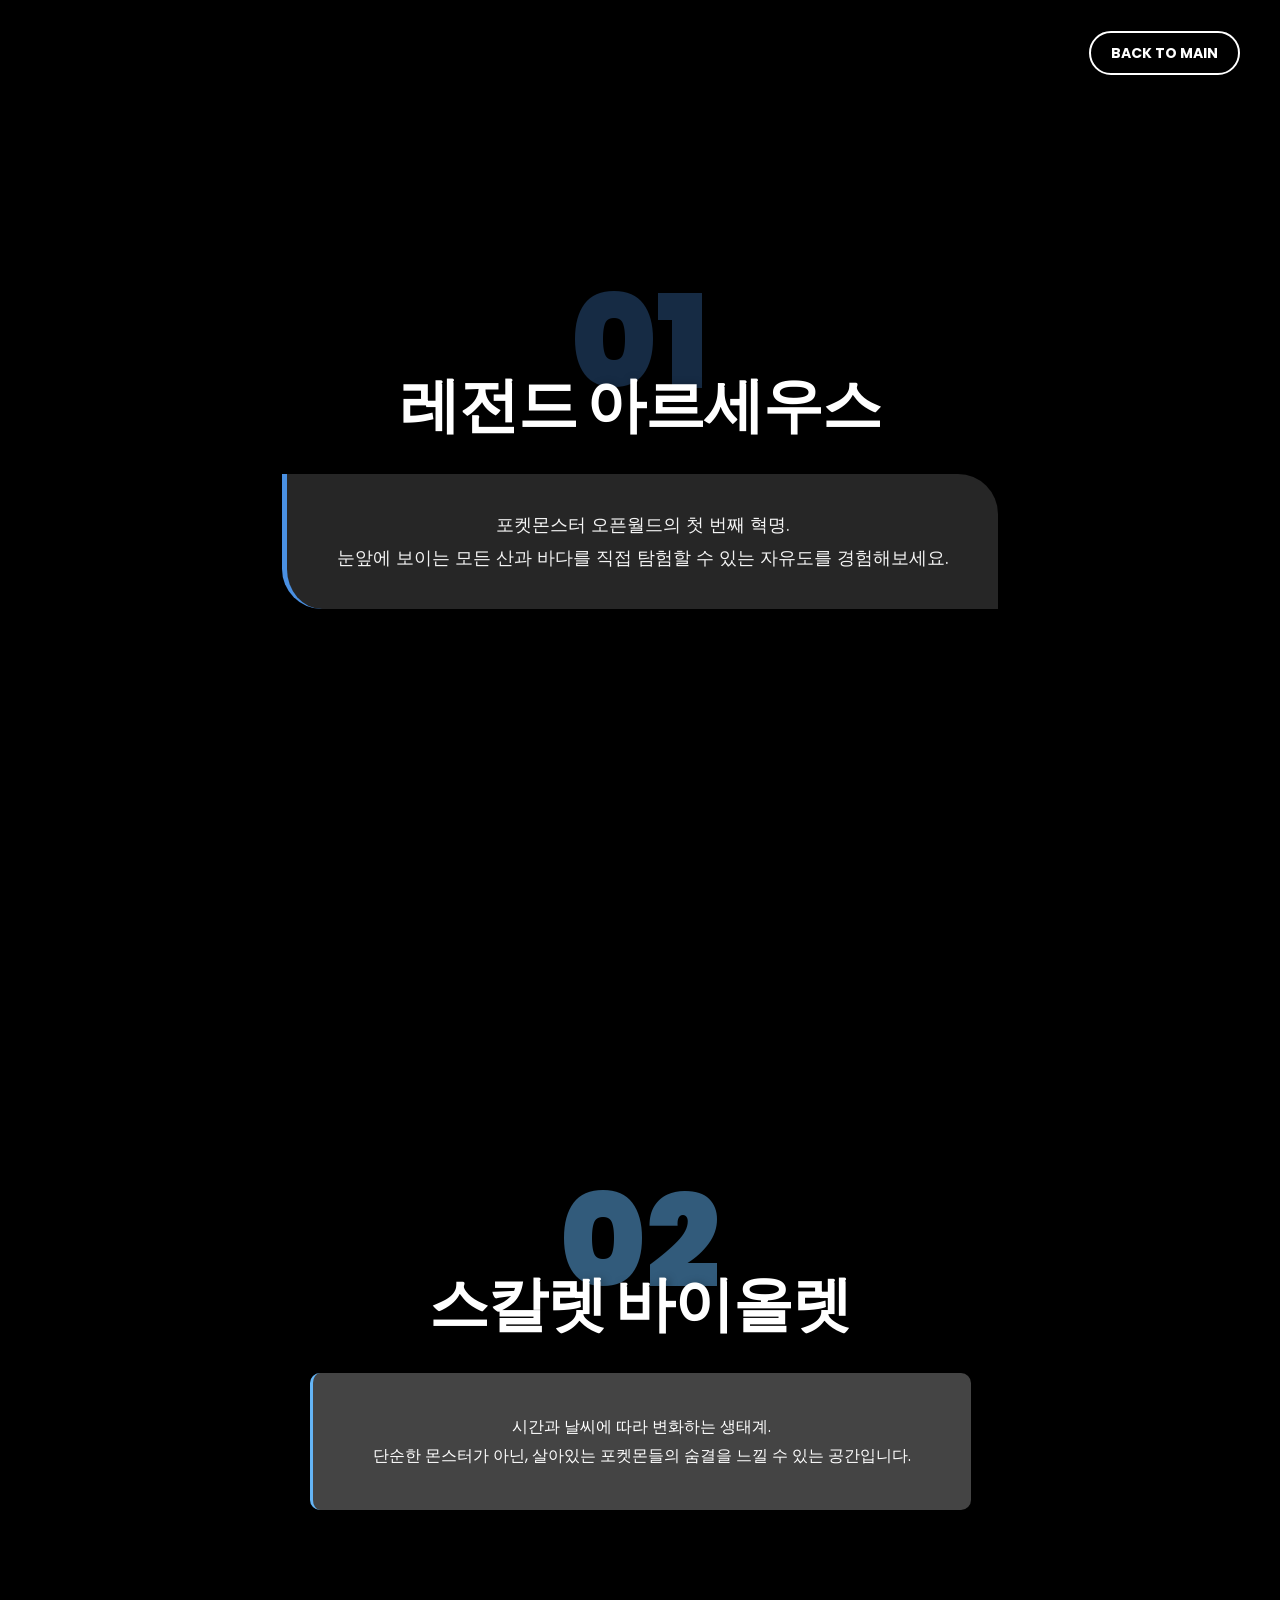
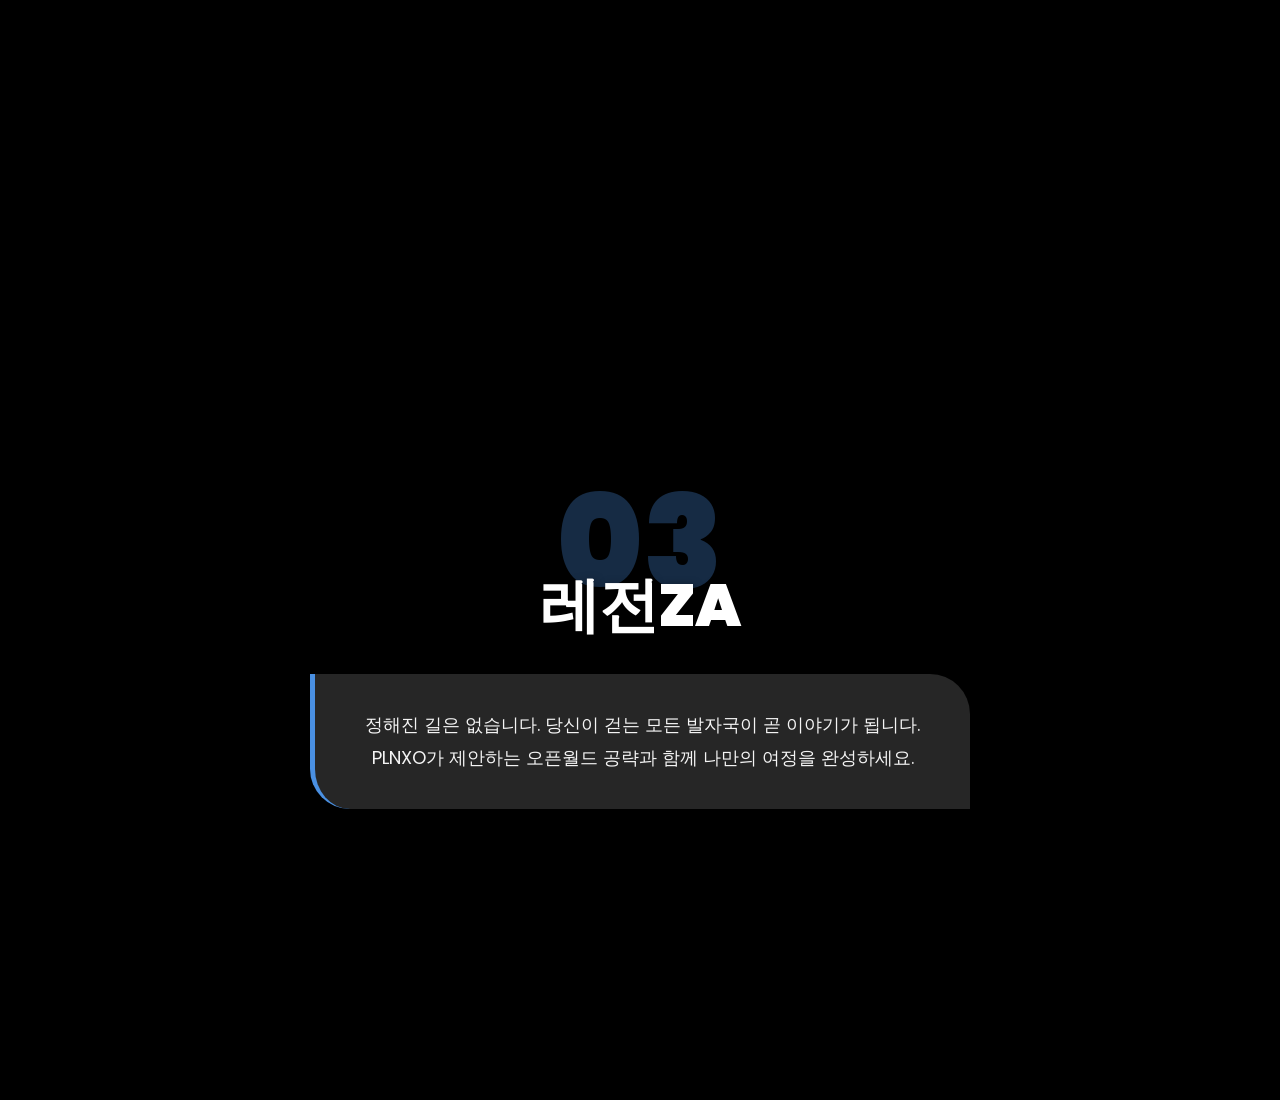
==== openworld.html @ 7ec3554a "ㅂㅂㅂ" ====
<!DOCTYPE html>
<html lang="ko">
<head>
    <meta charset="UTF-8">
    <meta name="viewport" content="width=device-width, initial-scale=1.0">
    <title>Open World - PLNXO</title>
    
    <link rel="preconnect" href="https://fonts.googleapis.com">
    <link rel="preconnect" href="https://fonts.gstatic.com" crossorigin>
    <link href="https://fonts.googleapis.com/css2?family=Poppins:wght@400;700;900&display=swap" rel="stylesheet">

    <style>
        * {
            box-sizing: border-box;
            margin: 0;
            padding: 0;
        }

        body {
            font-family: 'Poppins', 'Apple SD Gothic Neo', sans-serif;
            color: white;
            background-color: black;
            
            overflow-x: hidden;
            scroll-behavior: smooth;
        }

        .background-layers {
            position: fixed;
            top: 0; left: 0; width: 100%; height: 100%;
            z-index: -1; 
        }

        .bg-slide {
            position: absolute;
            top: 0; left: 0; width: 100%; height: 100%;
            background-size: cover;
            background-position: center;
            background-repeat: no-repeat;
            opacity: 0; 
            transition: opacity 1s ease-in-out; 
        }

        .bg-slide.active {
            opacity: 1; 
        }

        /* 🌟 이미지 파일 확장자를 모두 최신 상태로 맞췄습니다! */
        .bg-slide.section1 { 
            background-image: linear-gradient(rgba(0, 0, 0, 0.6), rgba(0, 0, 0, 0.6)), url('arc.jpg'); 
        }
        .bg-slide.section2 { 
            background-image: linear-gradient(rgba(0, 0, 0, 0.6), rgba(0, 0, 0, 0.6)), url('scarlet.png'); 
        }
        .bg-slide.section3 { 
            /* 🌟 ZA 배경은 보내주신 파일명대로 .webp로 수정했습니다 */
            background-image: linear-gradient(rgba(0, 0, 0, 0.6), rgba(0, 0, 0, 0.6)), url('ZA.png'); 
        }

        nav {
            position: fixed;
            top: 40px;
            right: 40px;
            z-index: 1000;
        }

        .back-home {
            text-decoration: none;
            color: white;
            font-weight: bold;
            padding: 10px 20px;
            border: 2px solid white;
            border-radius: 30px;
            transition: 0.3s;
            font-size: 14px;
        }

        .back-home:hover {
            background: white;
            color: #4a90e2;
        }

        .content-wrapper {
            display: flex;
            flex-direction: column;
            align-items: center;
            width: 100%;
        }

        .section {
            min-height: 100vh; 
            width: 100%;
            display: flex;
            justify-content: center;
            align-items: center;
            padding: 20px;
        }

        .content-box {
            display: flex;
            flex-direction: column;
            align-items: center;
            opacity: 0;
            transform: translateY(80px);
            transition: all 1s ease-out; 
            position: relative;
        }

        .content-box.show {
            opacity: 1;
            transform: translateY(0);
        }

        .section-num {
            font-size: 130px;
            font-weight: 900;
            line-height: 0.8;
            color: rgba(74, 144, 226, 0.3); 
            margin-bottom: -35px; 
            z-index: 0;
        }

        .title {
            font-size: 60px;
            font-weight: 900;
            margin-bottom: 24px;
            text-transform: uppercase;
            letter-spacing: -1px;
            text-shadow: 2px 2px 10px rgba(0,0,0,0.4);
            z-index: 1;
        }

        /* 🌟 기본 박스 디자인 (1번, 3번 섹션용) */
        .desc {
            font-size: 18px;
            line-height: 1.8;
            color: rgba(255, 255, 255, 0.95);
            background: rgba(255, 255, 255, 0.15); 
            padding: 35px 50px;
            border-radius: 0 40px 0 40px; 
            border-left: 5px solid #4a90e2; 
            backdrop-filter: blur(10px);
            max-width: 750px;
            text-align: center;
            box-shadow: 0 15px 35px rgba(0,0,0,0.2);
            word-break: keep-all; 
            z-index: 1;
        }

        /* 🌟 2번째 섹션(스칼렛 바이올렛) 전용 박스 디자인 (첫 번째 사진 참고) */
        #section2 .desc {
            background-color: rgba(80, 80, 80, 0.85); /* 불투명한 짙은 회색 바탕 */
            border-radius: 10px; /* 전체적으로 둥근 사각형 */
            border-left: 3px solid #64b5f6; /* 밝은 파란색 얇은 테두리 */
            padding: 40px 60px; /* 위아래 여백을 줘서 넉넉하게 */
            backdrop-filter: none; /* 흐림 효과 제거 */
            box-shadow: 0 10px 25px rgba(0,0,0,0.5); /* 그림자를 더 진하게 */
            font-size: 16px; /* 글씨 크기 약간 조절 */
            color: white;
        }
        
        /* 2번째 섹션의 숫자 색상을 어두운 배경에 맞게 약간 조정 (선택사항) */
        #section2 .section-num {
            color: rgba(100, 181, 246, 0.5);
        }

    </style>
</head>
<body>

    <nav>
        <a href="index.html" class="back-home">BACK TO MAIN</a>
    </nav>

    <div class="background-layers">
        <div class="bg-slide section1 active"></div>
        <div class="bg-slide section2"></div>
        <div class="bg-slide section3"></div>
    </div>

    <div class="content-wrapper">
        <div class="section" id="section1">
            <div class="content-box show">
                <div class="section-num">01</div>
                <h2 class="title">레전드 아르세우스</h2>
                <div class="desc">
                    포켓몬스터 오픈월드의 첫 번째 혁명.<br>
                    눈앞에 보이는 모든 산과 바다를 직접 탐험할 수 있는 자유도를 경험해보세요.
                </div>
            </div>
        </div>

        <div class="section" id="section2">
            <div class="content-box">
                <div class="section-num">02</div>
                <h2 class="title">스칼렛 바이올렛</h2>
                <div class="desc">
                    시간과 날씨에 따라 변화하는 생태계.<br>
                    단순한 몬스터가 아닌, 살아있는 포켓몬들의 숨결을 느낄 수 있는 공간입니다.
                </div>
            </div>
        </div>

        <div class="section" id="section3">
            <div class="content-box">
                <div class="section-num">03</div>
                <h2 class="title">레전ZA</h2>
                <div class="desc">
                    정해진 길은 없습니다. 당신이 걷는 모든 발자국이 곧 이야기가 됩니다.<br>
                    PLNXO가 제안하는 오픈월드 공략과 함께 나만의 여정을 완성하세요.
                </div>
            </div>
        </div>
    </div>

    <script>
        const boxes = document.querySelectorAll('.content-box');
        window.addEventListener('scroll', checkBoxes);
        checkBoxes(); 

        function checkBoxes() {
            const triggerBottom = window.innerHeight * 0.85;
            boxes.forEach(box => {
                const boxTop = box.getBoundingClientRect().top;
                if(boxTop < triggerBottom) {
                    box.classList.add('show');
                } else {
                    box.classList.remove('show');
                }
            });
        }

        const sections = document.querySelectorAll('.section');
        const bgSlides = document.querySelectorAll('.bg-slide');
        
        window.addEventListener('scroll', checkBackgrounds);
        checkBackgrounds(); 

        function checkBackgrounds() {
            sections.forEach(section => {
                const rect = section.getBoundingClientRect();
                if (rect.top <= window.innerHeight / 2 && rect.bottom >= window.innerHeight / 2) {
                    const sectionId = section.id; 
                    
                    bgSlides.forEach(slide => slide.classList.remove('active'));
                    
                    const activeBg = document.querySelector(`.bg-slide.${sectionId}`);
                    if (activeBg) {
                        activeBg.classList.add('active');
                    }
                }
            });
        }
    </script>
</body>
</html>
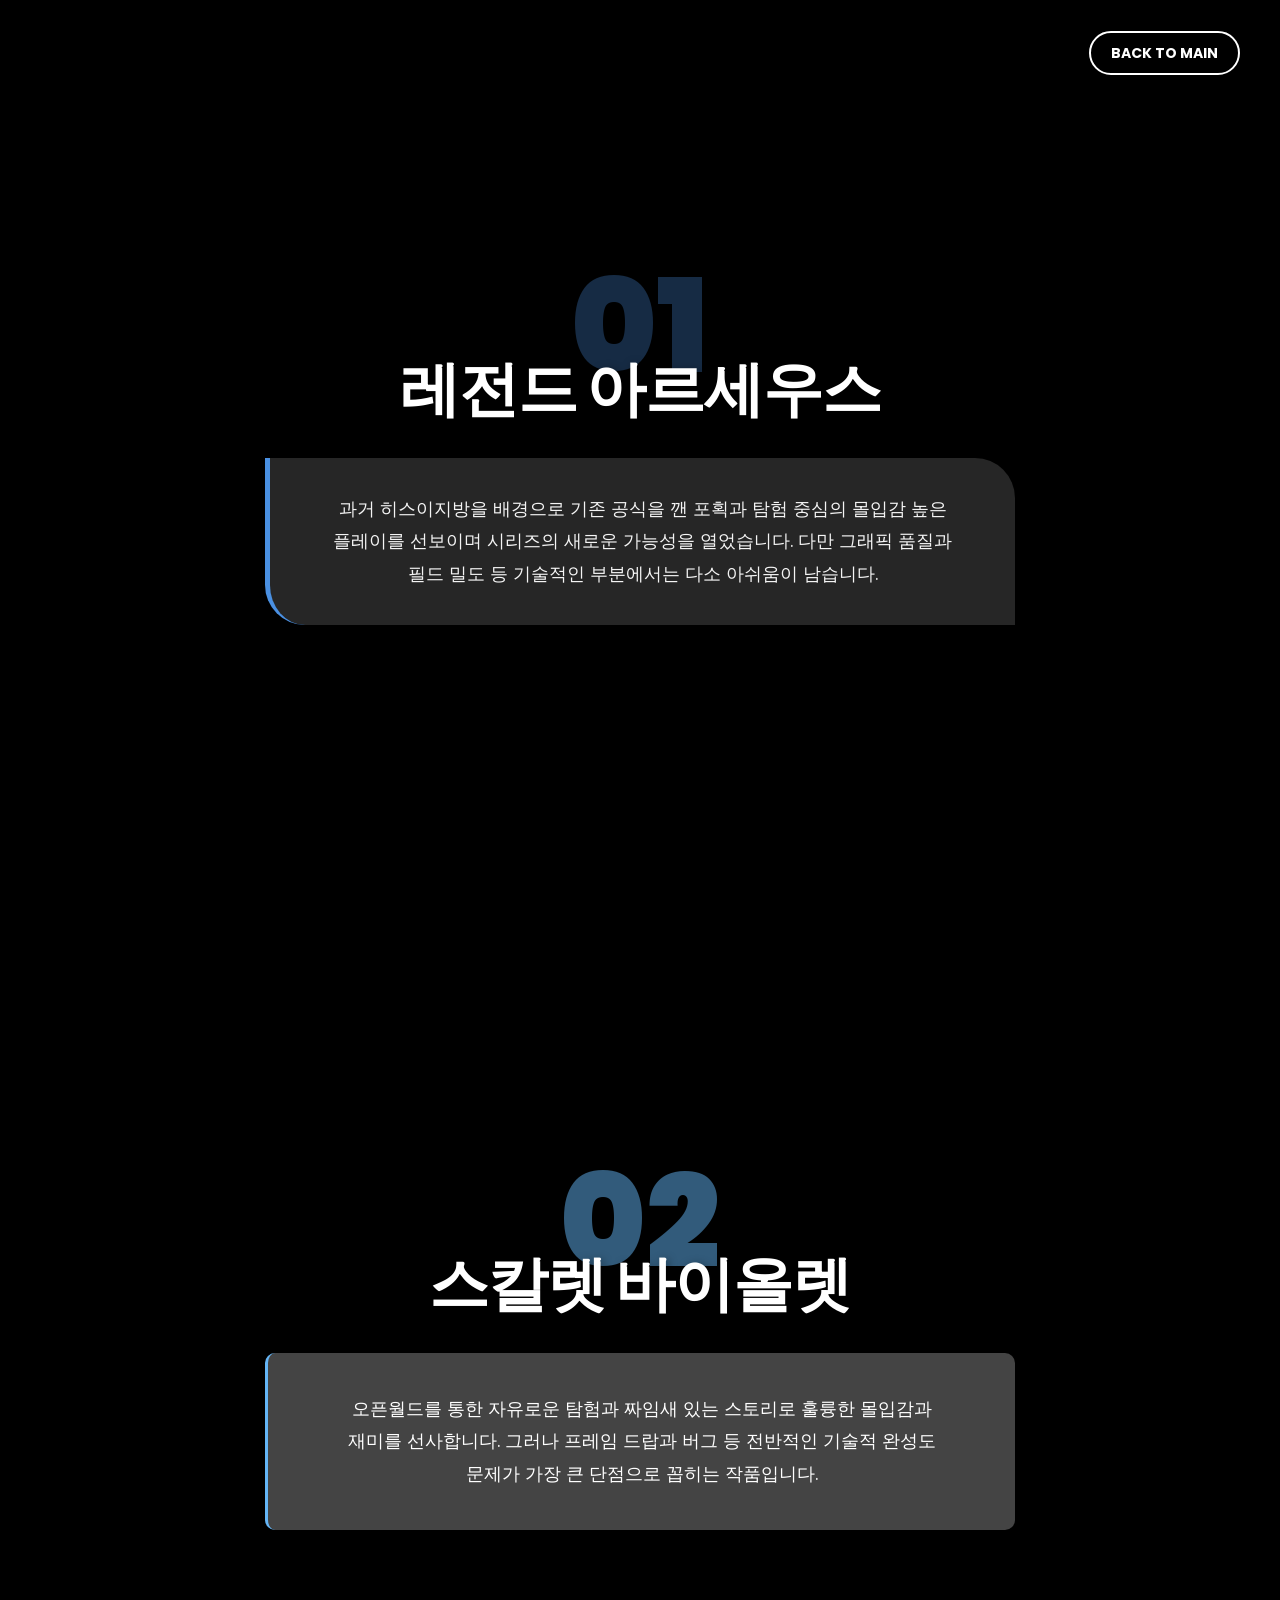
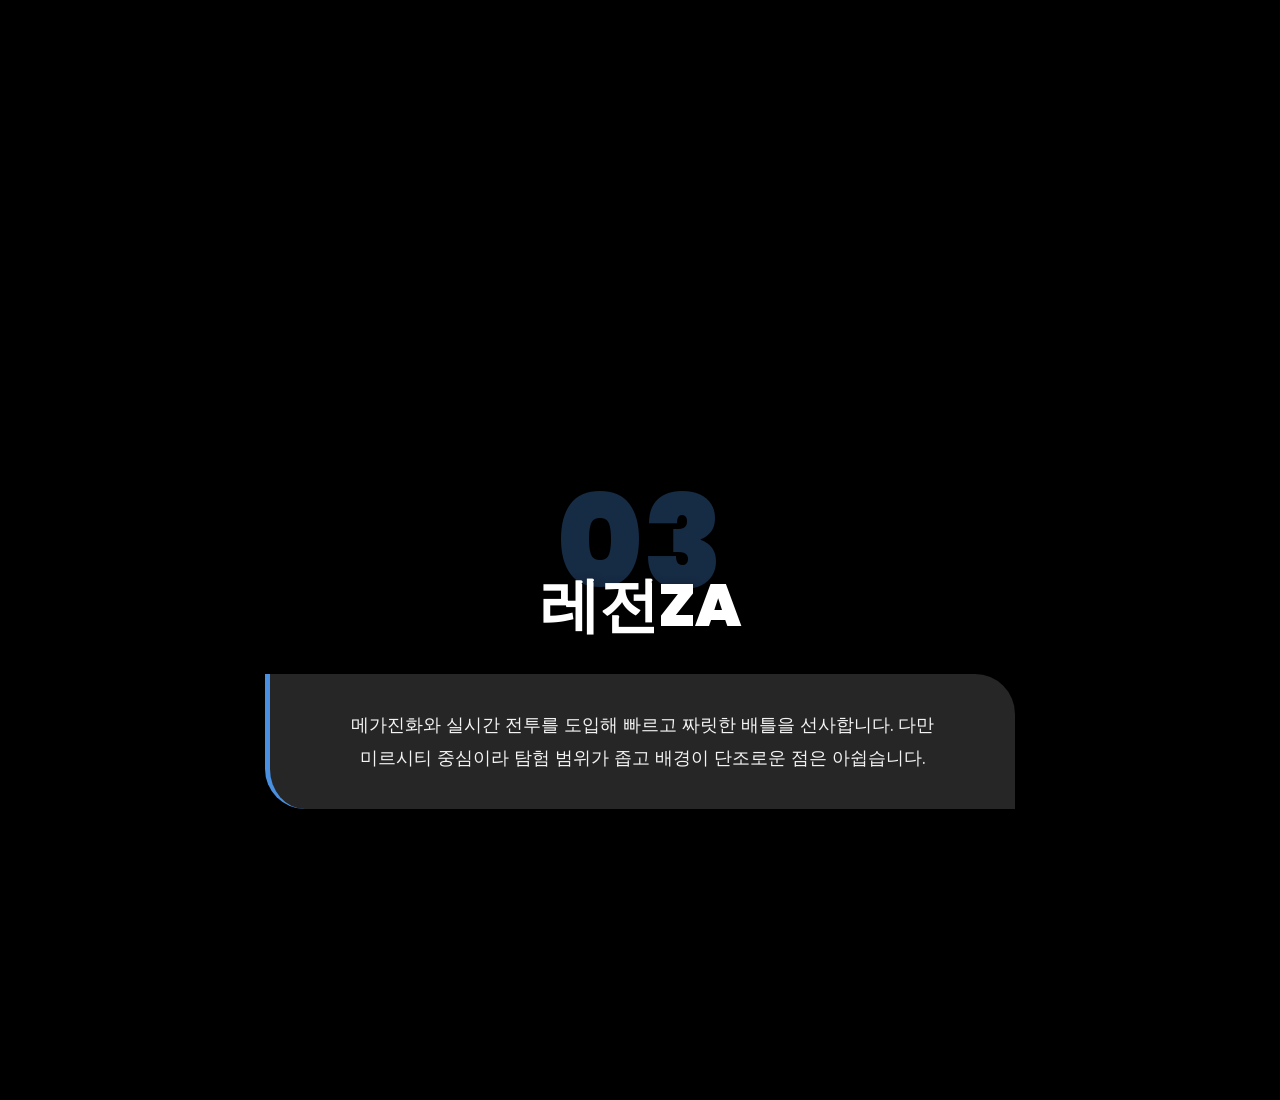
==== commit b111feb8: "dd" ====
--- a/openworld.html
+++ b/openworld.html
@@ -3,7 +3,7 @@
 <head>
     <meta charset="UTF-8">
     <meta name="viewport" content="width=device-width, initial-scale=1.0">
-    <title>Open World - PLNXO</title>
+    <title>Open World - Pokémon</title>
     
     <link rel="preconnect" href="https://fonts.googleapis.com">
     <link rel="preconnect" href="https://fonts.gstatic.com" crossorigin>
@@ -45,7 +45,7 @@
             opacity: 1; 
         }
 
-        /* 🌟 이미지 파일 확장자를 모두 최신 상태로 맞췄습니다! */
+        /* 🌟 이미지 파일 설정 */
         .bg-slide.section1 { 
             background-image: linear-gradient(rgba(0, 0, 0, 0.6), rgba(0, 0, 0, 0.6)), url('arc.jpg'); 
         }
@@ -53,7 +53,6 @@
             background-image: linear-gradient(rgba(0, 0, 0, 0.6), rgba(0, 0, 0, 0.6)), url('scarlet.png'); 
         }
         .bg-slide.section3 { 
-            /* 🌟 ZA 배경은 보내주신 파일명대로 .webp로 수정했습니다 */
             background-image: linear-gradient(rgba(0, 0, 0, 0.6), rgba(0, 0, 0, 0.6)), url('ZA.png'); 
         }
 
@@ -128,6 +127,7 @@
             letter-spacing: -1px;
             text-shadow: 2px 2px 10px rgba(0,0,0,0.4);
             z-index: 1;
+            text-align: center;
         }
 
         /* 🌟 기본 박스 디자인 (1번, 3번 섹션용) */
@@ -147,7 +147,7 @@
             z-index: 1;
         }
 
-        /* 🌟 2번째 섹션(스칼렛 바이올렛) 전용 박스 디자인 (첫 번째 사진 참고) */
+        /* 🌟 2번째 섹션(스칼렛 바이올렛) 전용 박스 디자인 */
         #section2 .desc {
             background-color: rgba(80, 80, 80, 0.85); /* 불투명한 짙은 회색 바탕 */
             border-radius: 10px; /* 전체적으로 둥근 사각형 */
@@ -155,15 +155,55 @@
             padding: 40px 60px; /* 위아래 여백을 줘서 넉넉하게 */
             backdrop-filter: none; /* 흐림 효과 제거 */
             box-shadow: 0 10px 25px rgba(0,0,0,0.5); /* 그림자를 더 진하게 */
-            font-size: 16px; /* 글씨 크기 약간 조절 */
+            font-size: 18px; 
             color: white;
         }
-        
-        /* 2번째 섹션의 숫자 색상을 어두운 배경에 맞게 약간 조정 (선택사항) */
+
         #section2 .section-num {
             color: rgba(100, 181, 246, 0.5);
         }
 
+        /* =========================================
+           📱 모바일 반응형 디자인 (화면 너비 768px 이하) 
+           ========================================= */
+        @media screen and (max-width: 768px) {
+            nav {
+                top: 20px;
+                right: 20px;
+            }
+
+            .back-home {
+                padding: 8px 16px;
+                font-size: 12px;
+            }
+
+            .section-num {
+                font-size: 80px; /* 숫자 크기 축소 */
+                margin-bottom: -20px;
+            }
+
+            .title {
+                font-size: 32px; /* 제목 크기 축소 */
+                margin-bottom: 16px;
+                line-height: 1.2;
+            }
+
+            /* 1번, 3번 섹션 모바일 조정 */
+            .desc {
+                font-size: 15px; /* 본문 폰트 크기 축소 */
+                padding: 25px 20px; /* 좌우 여백 축소 */
+                border-radius: 0 25px 0 25px; /* 모서리 둥글기 비율 조정 */
+                width: 95%; /* 화면에 꽉 차지 않게 여백 확보 */
+            }
+
+            /* 2번 섹션 모바일 조정 */
+            #section2 .desc {
+                font-size: 15px;
+                padding: 25px 20px;
+                border-radius: 10px; 
+                width: 95%;
+            }
+        }
     </style>
 </head>
 <body>
@@ -184,8 +224,7 @@
                 <div class="section-num">01</div>
                 <h2 class="title">레전드 아르세우스</h2>
                 <div class="desc">
-                    포켓몬스터 오픈월드의 첫 번째 혁명.<br>
-                    눈앞에 보이는 모든 산과 바다를 직접 탐험할 수 있는 자유도를 경험해보세요.
+                    과거 히스이지방을 배경으로 기존 공식을 깬 포획과 탐험 중심의 몰입감 높은 플레이를 선보이며 시리즈의 새로운 가능성을 열었습니다. 다만 그래픽 품질과 필드 밀도 등 기술적인 부분에서는 다소 아쉬움이 남습니다.<br>
                 </div>
             </div>
         </div>
@@ -195,8 +234,7 @@
                 <div class="section-num">02</div>
                 <h2 class="title">스칼렛 바이올렛</h2>
                 <div class="desc">
-                    시간과 날씨에 따라 변화하는 생태계.<br>
-                    단순한 몬스터가 아닌, 살아있는 포켓몬들의 숨결을 느낄 수 있는 공간입니다.
+                    오픈월드를 통한 자유로운 탐험과 짜임새 있는 스토리로 훌륭한 몰입감과 재미를 선사합니다. 그러나 프레임 드랍과 버그 등 전반적인 기술적 완성도 문제가 가장 큰 단점으로 꼽히는 작품입니다.<br>
                 </div>
             </div>
         </div>
@@ -206,8 +244,7 @@
                 <div class="section-num">03</div>
                 <h2 class="title">레전ZA</h2>
                 <div class="desc">
-                    정해진 길은 없습니다. 당신이 걷는 모든 발자국이 곧 이야기가 됩니다.<br>
-                    PLNXO가 제안하는 오픈월드 공략과 함께 나만의 여정을 완성하세요.
+                    메가진화와 실시간 전투를 도입해 빠르고 짜릿한 배틀을 선사합니다. 다만 미르시티 중심이라 탐험 범위가 좁고 배경이 단조로운 점은 아쉽습니다.<br>
                 </div>
             </div>
         </div>
